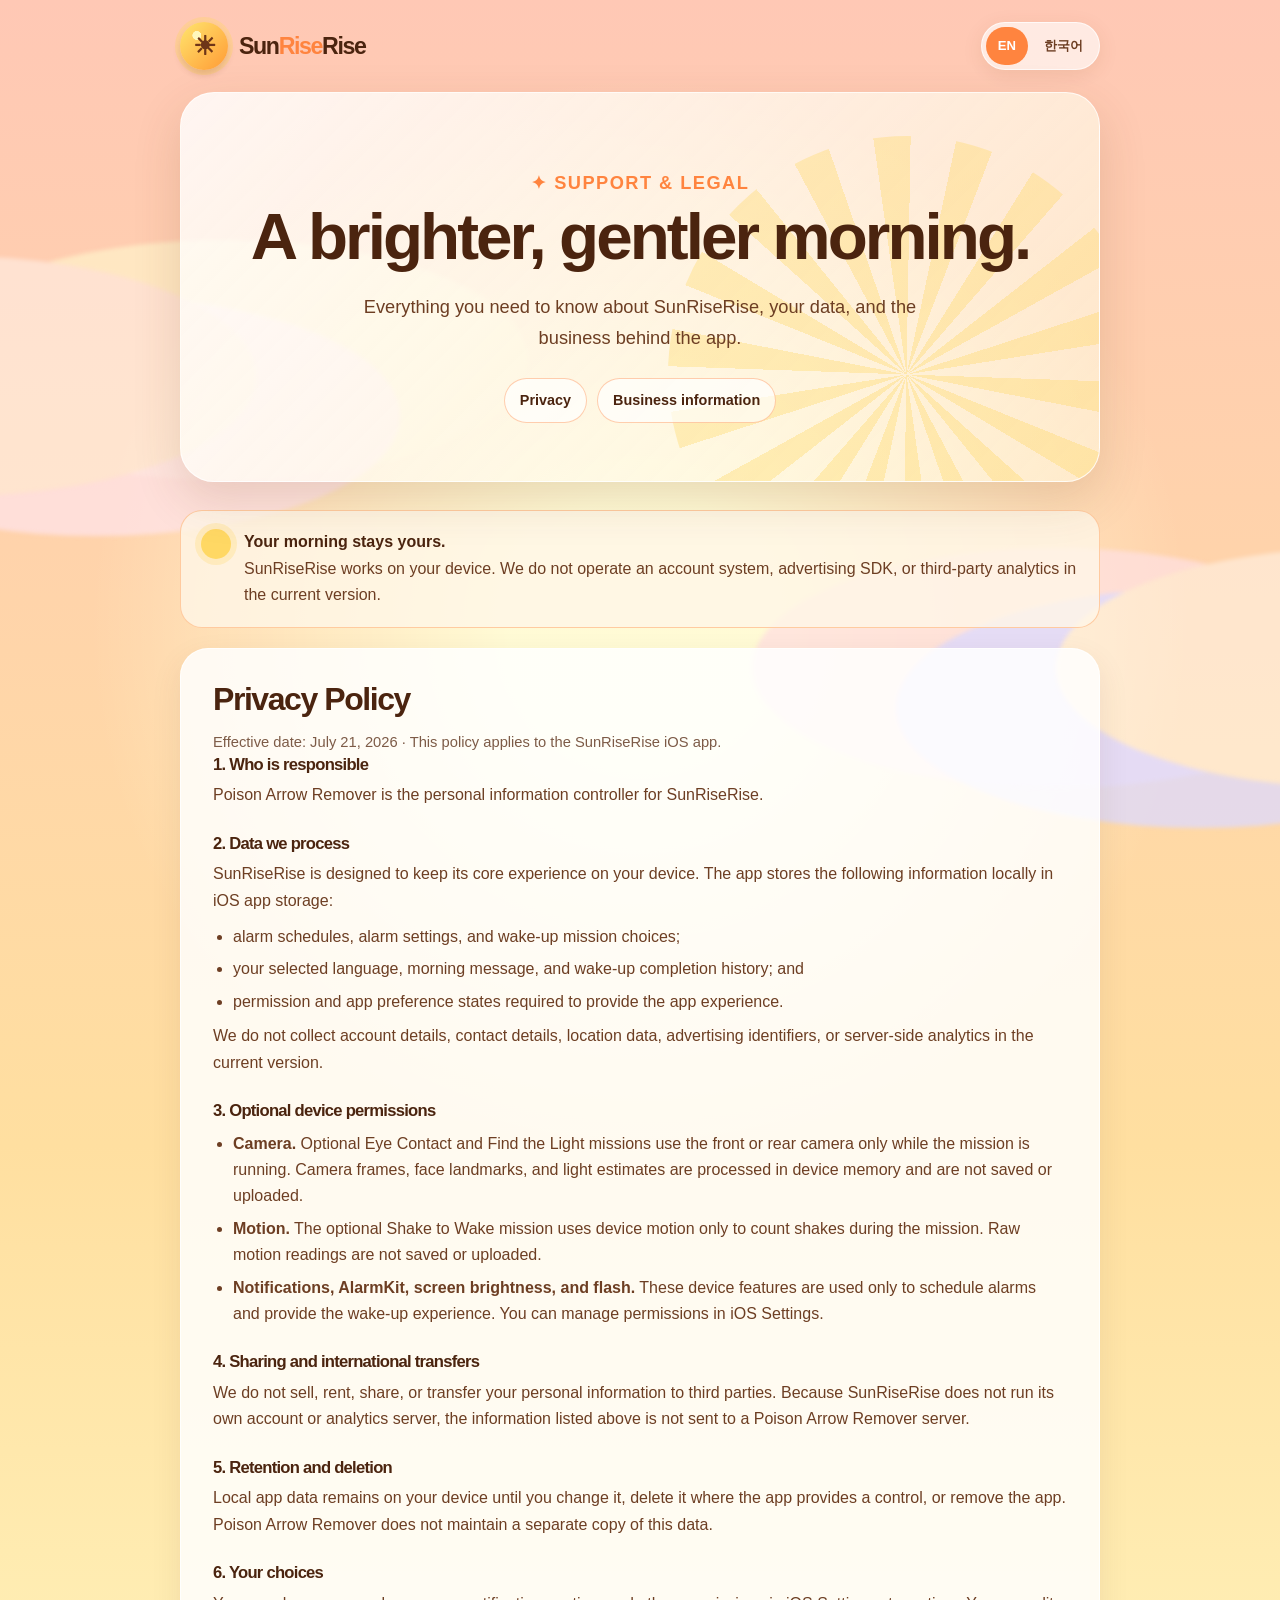
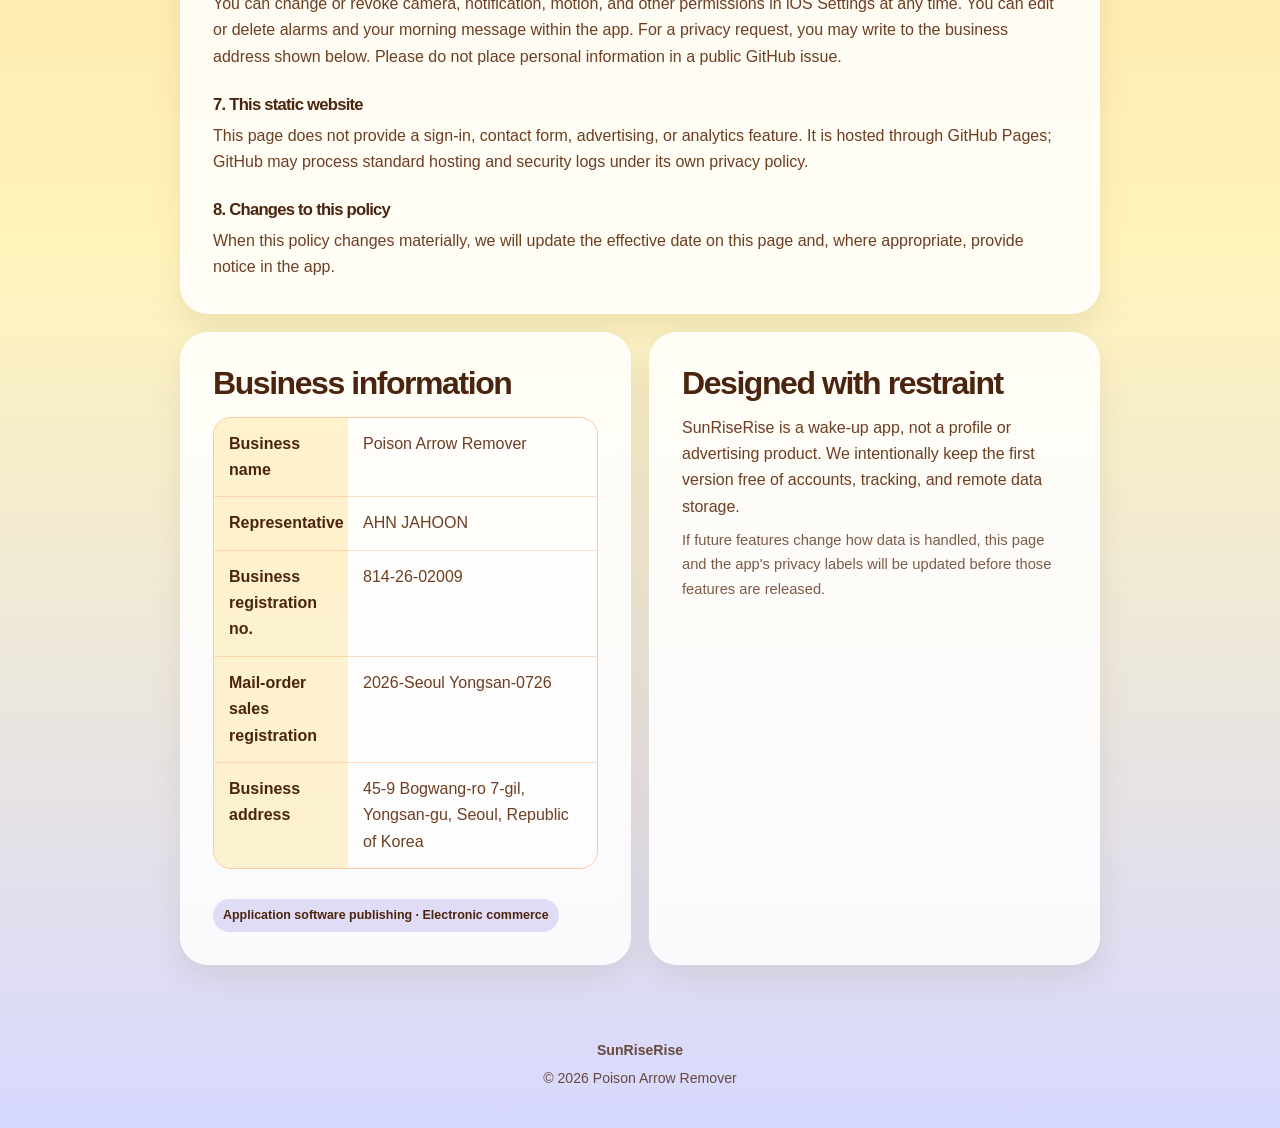
==== index.html @ 089a2794 "Publish SunRiseRise support and legal page" ====
<!doctype html>
<html lang="en" data-language="en">
  <head>
    <meta charset="utf-8" />
    <meta name="viewport" content="width=device-width, initial-scale=1" />
    <meta
      name="description"
      content="SunRiseRise privacy policy and business information."
    />
    <meta name="theme-color" content="#ff843f" />
    <title>SunRiseRise · Support &amp; Legal</title>
    <style>
      :root {
        --ink: #4b240f;
        --body: #6d3e23;
        --orange: #ff843f;
        --yellow: #ffd864;
        --cream: #fff7e8;
        --peach: #ffc394;
        --lavender: #bdb4ea;
        --line: rgba(255, 132, 63, 0.4);
        --surface: rgba(255, 255, 255, 0.84);
        color: var(--body);
        font-family: ui-rounded, "SF Pro Rounded", "Nunito", "Segoe UI", sans-serif;
        line-height: 1.65;
      }

      * { box-sizing: border-box; }
      html { scroll-behavior: smooth; }
      body {
        margin: 0;
        min-width: 320px;
        background:
          radial-gradient(circle at 50% 23%, rgba(255, 255, 218, 0.9) 0 6%, transparent 25%),
          linear-gradient(180deg, #ffc8b5 0%, #ffdfa0 42%, #fff4bc 68%, #d7d8ff 100%);
      }

      body::before,
      body::after {
        position: fixed;
        z-index: -1;
        width: 38rem;
        height: 15rem;
        border-radius: 50%;
        background: rgba(255, 255, 255, 0.42);
        content: "";
        filter: blur(2px);
      }
      body::before { top: 16rem; left: -22rem; box-shadow: 9rem 2.5rem 0 rgba(255, 227, 235, 0.72), 17rem -1rem 0 rgba(255, 242, 203, 0.7); }
      body::after { right: -24rem; bottom: 7rem; box-shadow: -10rem 2.5rem 0 rgba(221, 218, 255, 0.75), -19rem 0 0 rgba(255, 224, 224, 0.76); }

      .shell { width: min(100% - 32px, 920px); margin: 0 auto; }
      .topbar {
        display: flex;
        align-items: center;
        justify-content: space-between;
        gap: 20px;
        padding: 22px 0;
      }
      .brand { display: inline-flex; align-items: center; gap: 11px; color: var(--ink); font-size: clamp(1.15rem, 3vw, 1.45rem); font-weight: 900; text-decoration: none; letter-spacing: -0.06em; }
      .brand-sun { display: grid; width: 48px; height: 48px; place-items: center; border-radius: 50%; background: radial-gradient(circle at 35% 28%, #fff8bd 0 9%, transparent 10%), linear-gradient(135deg, #ffe56e, #ff9b35); box-shadow: 0 5px 7px rgba(120, 60, 18, 0.18), 0 0 0 5px rgba(255, 216, 100, 0.35); color: #6e3518; font-size: 1.65rem; line-height: 1; }
      .brand .rise { color: var(--orange); }
      .language-switch { display: inline-flex; gap: 4px; padding: 4px; border: 1px solid rgba(255, 255, 255, 0.7); border-radius: 999px; background: rgba(255, 255, 255, 0.62); box-shadow: 0 5px 20px rgba(130, 72, 22, 0.1); }
      .language-switch button { border: 0; border-radius: 999px; padding: 8px 12px; background: transparent; color: var(--body); font: inherit; font-size: 0.82rem; font-weight: 800; cursor: pointer; }
      .language-switch button[aria-pressed="true"] { background: var(--orange); color: white; }

      .hero { position: relative; overflow: hidden; padding: clamp(30px, 6vw, 58px); border: 1px solid rgba(255,255,255,0.76); border-radius: 34px; background: linear-gradient(135deg, rgba(255, 255, 255, 0.82), rgba(255, 245, 217, 0.62)); box-shadow: 0 18px 48px rgba(111, 61, 27, 0.16); text-align: center; }
      .hero::after { position: absolute; right: -5%; bottom: -34%; width: 52%; aspect-ratio: 1; border-radius: 50%; background: repeating-conic-gradient(from -8deg, rgba(255, 216, 100, 0.45) 0 9deg, transparent 9deg 20deg); content: ""; opacity: 0.8; }
      .hero > * { position: relative; z-index: 1; }
      .eyebrow { display: inline-flex; align-items: center; gap: 7px; margin: 0 0 13px; color: var(--orange); font-size: 0.85rem; font-weight: 900; letter-spacing: 0.08em; text-transform: uppercase; }
      h1, h2, h3 { margin: 0; color: var(--ink); letter-spacing: -0.045em; line-height: 1.18; }
      h1 { font-size: clamp(2.1rem, 7vw, 4.1rem); }
      .hero p:last-of-type { max-width: 590px; margin: 17px auto 0; font-size: clamp(1rem, 2vw, 1.14rem); }
      .nav { display: flex; flex-wrap: wrap; justify-content: center; gap: 10px; margin-top: 25px; }
      .nav a { padding: 10px 15px; border: 1px solid var(--line); border-radius: 999px; color: var(--ink); background: rgba(255, 255, 255, 0.68); font-size: 0.9rem; font-weight: 850; text-decoration: none; }
      .nav a:hover, .nav a:focus-visible { background: var(--yellow); outline: none; }

      main { padding: 28px 0 46px; }
      .notice { display: flex; gap: 13px; align-items: flex-start; margin: 0 0 20px; padding: 18px 20px; border-radius: 22px; background: rgba(255, 247, 232, 0.8); border: 1px solid rgba(255, 195, 148, 0.85); }
      .notice strong { color: var(--ink); }
      .sun-dot { flex: none; width: 30px; height: 30px; border-radius: 50%; background: var(--yellow); box-shadow: 0 0 0 6px rgba(255, 216, 100, 0.28); }
      .grid { display: grid; grid-template-columns: repeat(2, minmax(0, 1fr)); gap: 18px; }
      .card { padding: clamp(22px, 4vw, 32px); border: 1px solid rgba(255, 255, 255, 0.82); border-radius: 28px; background: var(--surface); box-shadow: 0 12px 30px rgba(111, 61, 27, 0.1); }
      .card.wide { grid-column: 1 / -1; }
      .card h2 { margin-bottom: 12px; font-size: clamp(1.45rem, 3vw, 2rem); }
      .card h3 { margin-top: 25px; font-size: 1.04rem; }
      .card h3:first-of-type { margin-top: 0; }
      p { margin: 8px 0 0; }
      ul { margin: 10px 0 0; padding-left: 1.25rem; }
      li + li { margin-top: 6px; }
      .data-table { display: grid; grid-template-columns: minmax(125px, 0.7fr) minmax(0, 1.3fr); gap: 0; overflow: hidden; margin-top: 14px; border: 1px solid rgba(255, 195, 148, 0.9); border-radius: 18px; }
      .data-table dt, .data-table dd { margin: 0; padding: 13px 15px; border-bottom: 1px solid rgba(255, 195, 148, 0.58); }
      .data-table dt { background: rgba(255, 216, 100, 0.29); color: var(--ink); font-weight: 850; }
      .data-table dd { background: rgba(255, 255, 255, 0.48); }
      .data-table dt:nth-last-of-type(1), .data-table dd:last-of-type { border-bottom: 0; }
      .tag { display: inline-block; margin: 14px 0 0; padding: 6px 10px; border-radius: 999px; background: rgba(189, 180, 234, 0.43); color: var(--ink); font-size: 0.78rem; font-weight: 850; }
      .muted { color: #7d5b47; font-size: 0.92rem; }
      footer { padding: 28px 0 38px; color: rgba(75, 36, 15, 0.8); text-align: center; font-size: 0.88rem; }
      footer p { margin-top: 5px; }
      a { color: #bd551d; }
      .language { display: none; }
      html[data-language="en"] .language.en, html[data-language="ko"] .language.ko { display: block; }
      html[data-language="en"] .language.en.inline, html[data-language="ko"] .language.ko.inline { display: inline; }

      @media (max-width: 650px) {
        .shell { width: min(100% - 24px, 920px); }
        .topbar { padding: 15px 0; }
        .brand-sun { width: 41px; height: 41px; font-size: 1.4rem; }
        .hero { border-radius: 27px; }
        .grid { grid-template-columns: 1fr; }
        .card.wide { grid-column: auto; }
        .data-table { grid-template-columns: 1fr; }
        .data-table dt { padding-bottom: 4px; border-bottom: 0; }
        .data-table dd { padding-top: 4px; }
      }
      @media (prefers-reduced-motion: reduce) { html { scroll-behavior: auto; } }
    </style>
  </head>
  <body>
    <div class="shell">
      <header class="topbar">
        <a class="brand" href="#top" aria-label="SunRiseRise home">
          <span class="brand-sun" aria-hidden="true">☀︎</span>
          <span>Sun<span class="rise">Rise</span>Rise</span>
        </a>
        <div class="language-switch" aria-label="Choose language">
          <button type="button" data-language-button="en" aria-pressed="true">EN</button>
          <button type="button" data-language-button="ko" aria-pressed="false">한국어</button>
        </div>
      </header>

      <section class="hero" id="top">
        <p class="eyebrow"><span aria-hidden="true">✦</span> Support &amp; Legal</p>
        <div class="language en">
          <h1>A brighter, gentler morning.</h1>
          <p>Everything you need to know about SunRiseRise, your data, and the business behind the app.</p>
        </div>
        <div class="language ko">
          <h1>더 밝고, 더 다정한 아침.</h1>
          <p>SunRiseRise의 개인정보 처리와 사업자 정보를 투명하게 안내합니다.</p>
        </div>
        <nav class="nav" aria-label="Page sections">
          <a href="#privacy"><span class="language en inline">Privacy</span><span class="language ko inline">개인정보 처리방침</span></a>
          <a href="#business"><span class="language en inline">Business information</span><span class="language ko inline">사업자 정보</span></a>
        </nav>
      </section>

      <main>
        <aside class="notice">
          <span class="sun-dot" aria-hidden="true"></span>
          <div class="language en"><strong>Your morning stays yours.</strong><br />SunRiseRise works on your device. We do not operate an account system, advertising SDK, or third-party analytics in the current version.</div>
          <div class="language ko"><strong>아침의 정보는 사용자의 기기에 머뭅니다.</strong><br />현재 SunRiseRise는 계정 시스템, 광고 SDK, 제3자 분석 도구를 사용하지 않습니다.</div>
        </aside>

        <div class="grid">
          <section class="card wide" id="privacy">
            <div class="language en">
              <h2>Privacy Policy</h2>
              <p class="muted">Effective date: July 21, 2026 · This policy applies to the SunRiseRise iOS app.</p>
              <h3>1. Who is responsible</h3>
              <p>Poison Arrow Remover is the personal information controller for SunRiseRise.</p>
              <h3>2. Data we process</h3>
              <p>SunRiseRise is designed to keep its core experience on your device. The app stores the following information locally in iOS app storage:</p>
              <ul>
                <li>alarm schedules, alarm settings, and wake-up mission choices;</li>
                <li>your selected language, morning message, and wake-up completion history; and</li>
                <li>permission and app preference states required to provide the app experience.</li>
              </ul>
              <p>We do not collect account details, contact details, location data, advertising identifiers, or server-side analytics in the current version.</p>
              <h3>3. Optional device permissions</h3>
              <ul>
                <li><strong>Camera.</strong> Optional Eye Contact and Find the Light missions use the front or rear camera only while the mission is running. Camera frames, face landmarks, and light estimates are processed in device memory and are not saved or uploaded.</li>
                <li><strong>Motion.</strong> The optional Shake to Wake mission uses device motion only to count shakes during the mission. Raw motion readings are not saved or uploaded.</li>
                <li><strong>Notifications, AlarmKit, screen brightness, and flash.</strong> These device features are used only to schedule alarms and provide the wake-up experience. You can manage permissions in iOS Settings.</li>
              </ul>
              <h3>4. Sharing and international transfers</h3>
              <p>We do not sell, rent, share, or transfer your personal information to third parties. Because SunRiseRise does not run its own account or analytics server, the information listed above is not sent to a Poison Arrow Remover server.</p>
              <h3>5. Retention and deletion</h3>
              <p>Local app data remains on your device until you change it, delete it where the app provides a control, or remove the app. Poison Arrow Remover does not maintain a separate copy of this data.</p>
              <h3>6. Your choices</h3>
              <p>You can change or revoke camera, notification, motion, and other permissions in iOS Settings at any time. You can edit or delete alarms and your morning message within the app. For a privacy request, you may write to the business address shown below. Please do not place personal information in a public GitHub issue.</p>
              <h3>7. This static website</h3>
              <p>This page does not provide a sign-in, contact form, advertising, or analytics feature. It is hosted through GitHub Pages; GitHub may process standard hosting and security logs under its own privacy policy.</p>
              <h3>8. Changes to this policy</h3>
              <p>When this policy changes materially, we will update the effective date on this page and, where appropriate, provide notice in the app.</p>
            </div>
            <div class="language ko">
              <h2>개인정보 처리방침</h2>
              <p class="muted">시행일: 2026년 7월 21일 · 본 방침은 SunRiseRise iOS 앱에 적용됩니다.</p>
              <h3>1. 개인정보처리자</h3>
              <p>포이즌 애로우 리무버(Poison Arrow Remover)는 SunRiseRise의 개인정보처리자입니다.</p>
              <h3>2. 처리하는 정보</h3>
              <p>SunRiseRise의 핵심 경험은 기기 안에서 작동하도록 설계되었습니다. 앱은 다음 정보를 iOS 앱 저장공간에 로컬로 보관합니다.</p>
              <ul>
                <li>알람 일정, 알람 설정, 기상 확인 미션 선택 정보</li>
                <li>선택한 언어, 나만의 아침 문구, 기상 완료 기록</li>
                <li>앱 경험 제공에 필요한 권한 및 앱 환경설정 상태</li>
              </ul>
              <p>현재 버전은 계정 정보, 연락처 정보, 위치 정보, 광고 식별자, 서버 기반 분석 정보를 수집하지 않습니다.</p>
              <h3>3. 선택적 기기 권한</h3>
              <ul>
                <li><strong>카메라.</strong> 눈 맞추기와 빛 찾기 미션을 선택했을 때에만 해당 미션 진행 중 전·후면 카메라를 사용합니다. 카메라 프레임, 얼굴 랜드마크, 조도 추정값은 기기 메모리에서만 처리되며 저장하거나 업로드하지 않습니다.</li>
                <li><strong>모션.</strong> 흔들어 깨기 미션은 미션 중 흔든 횟수를 세기 위해 기기 모션을 사용합니다. 원시 모션 값은 저장하거나 업로드하지 않습니다.</li>
                <li><strong>알림, AlarmKit, 화면 밝기 및 플래시.</strong> 알람 예약과 기상 경험 제공을 위해서만 사용합니다. 권한은 언제든 iOS 설정에서 관리할 수 있습니다.</li>
              </ul>
              <h3>4. 제3자 제공 및 국외 이전</h3>
              <p>개인정보를 제3자에게 판매, 임대, 제공하거나 이전하지 않습니다. SunRiseRise는 자체 계정·분석 서버를 운영하지 않으므로 위 정보는 포이즌 애로우 리무버의 서버로 전송되지 않습니다.</p>
              <h3>5. 보유 및 삭제</h3>
              <p>로컬 앱 데이터는 사용자가 내용을 변경하거나 앱에서 제공하는 삭제 기능을 사용하거나 앱을 제거할 때까지 기기에 남습니다. 포이즌 애로우 리무버는 별도의 사본을 보관하지 않습니다.</p>
              <h3>6. 이용자의 선택권</h3>
              <p>카메라, 알림, 모션 등 권한은 언제든 iOS 설정에서 변경하거나 철회할 수 있습니다. 알람과 아침 문구는 앱 안에서 수정하거나 삭제할 수 있습니다. 개인정보 관련 요청은 아래 사업장 소재지로 서면 전달할 수 있습니다. 공개 GitHub 이슈에는 개인정보를 남기지 마세요.</p>
              <h3>7. 이 정적 웹페이지</h3>
              <p>이 페이지는 로그인, 문의 양식, 광고, 분석 기능을 제공하지 않습니다. GitHub Pages로 호스팅되며, GitHub는 자체 개인정보 처리방침에 따라 일반적인 호스팅·보안 로그를 처리할 수 있습니다.</p>
              <h3>8. 방침의 변경</h3>
              <p>방침을 중요하게 변경하는 경우 이 페이지의 시행일을 갱신하고, 필요하면 앱 안에서도 안내하겠습니다.</p>
            </div>
          </section>

          <section class="card" id="business">
            <div class="language en">
              <h2>Business information</h2>
              <dl class="data-table">
                <dt>Business name</dt><dd>Poison Arrow Remover</dd>
                <dt>Representative</dt><dd>AHN JAHOON</dd>
                <dt>Business registration no.</dt><dd>814-26-02009</dd>
                <dt>Mail-order sales registration</dt><dd>2026-Seoul Yongsan-0726</dd>
                <dt>Business address</dt><dd>45-9 Bogwang-ro 7-gil, Yongsan-gu, Seoul, Republic of Korea</dd>
              </dl>
              <span class="tag">Application software publishing · Electronic commerce</span>
            </div>
            <div class="language ko">
              <h2>사업자 정보</h2>
              <dl class="data-table">
                <dt>상호</dt><dd>포이즌 애로우 리무버 (Poison Arrow Remover)</dd>
                <dt>대표자</dt><dd>안자훈</dd>
                <dt>사업자등록번호</dt><dd>814-26-02009</dd>
                <dt>통신판매업 신고번호</dt><dd>2026-서울용산-0726</dd>
                <dt>사업장 소재지</dt><dd>서울특별시 용산구 보광로7길 45-9</dd>
              </dl>
              <span class="tag">응용 소프트웨어 개발 및 공급업 · 전자상거래 소매업</span>
            </div>
          </section>

          <section class="card">
            <div class="language en">
              <h2>Designed with restraint</h2>
              <p>SunRiseRise is a wake-up app, not a profile or advertising product. We intentionally keep the first version free of accounts, tracking, and remote data storage.</p>
              <p class="muted">If future features change how data is handled, this page and the app's privacy labels will be updated before those features are released.</p>
            </div>
            <div class="language ko">
              <h2>필요한 만큼만</h2>
              <p>SunRiseRise는 기상 앱이며 프로필·광고 제품이 아닙니다. 첫 버전에서는 계정, 추적, 원격 데이터 저장을 의도적으로 사용하지 않습니다.</p>
              <p class="muted">향후 데이터 처리 방식이 달라지는 기능을 도입하면, 출시 전에 이 페이지와 앱의 개인정보 표시를 함께 갱신하겠습니다.</p>
            </div>
          </section>
        </div>
      </main>

      <footer>
        <strong>Sun<span class="rise">Rise</span>Rise</strong>
        <p>© 2026 Poison Arrow Remover</p>
      </footer>
    </div>
    <script>
      const root = document.documentElement;
      const buttons = document.querySelectorAll('[data-language-button]');
      const setLanguage = (language) => {
        root.dataset.language = language;
        root.lang = language;
        buttons.forEach((button) => button.setAttribute('aria-pressed', String(button.dataset.languageButton === language)));
        try { localStorage.setItem('sunriserise-legal-language', language); } catch (_) {}
      };
      buttons.forEach((button) => button.addEventListener('click', () => setLanguage(button.dataset.languageButton)));
      try {
        const stored = localStorage.getItem('sunriserise-legal-language');
        const preferred = navigator.language && navigator.language.toLowerCase().startsWith('ko') ? 'ko' : 'en';
        setLanguage(stored === 'ko' || stored === 'en' ? stored : preferred);
      } catch (_) {}
    </script>
  </body>
</html>
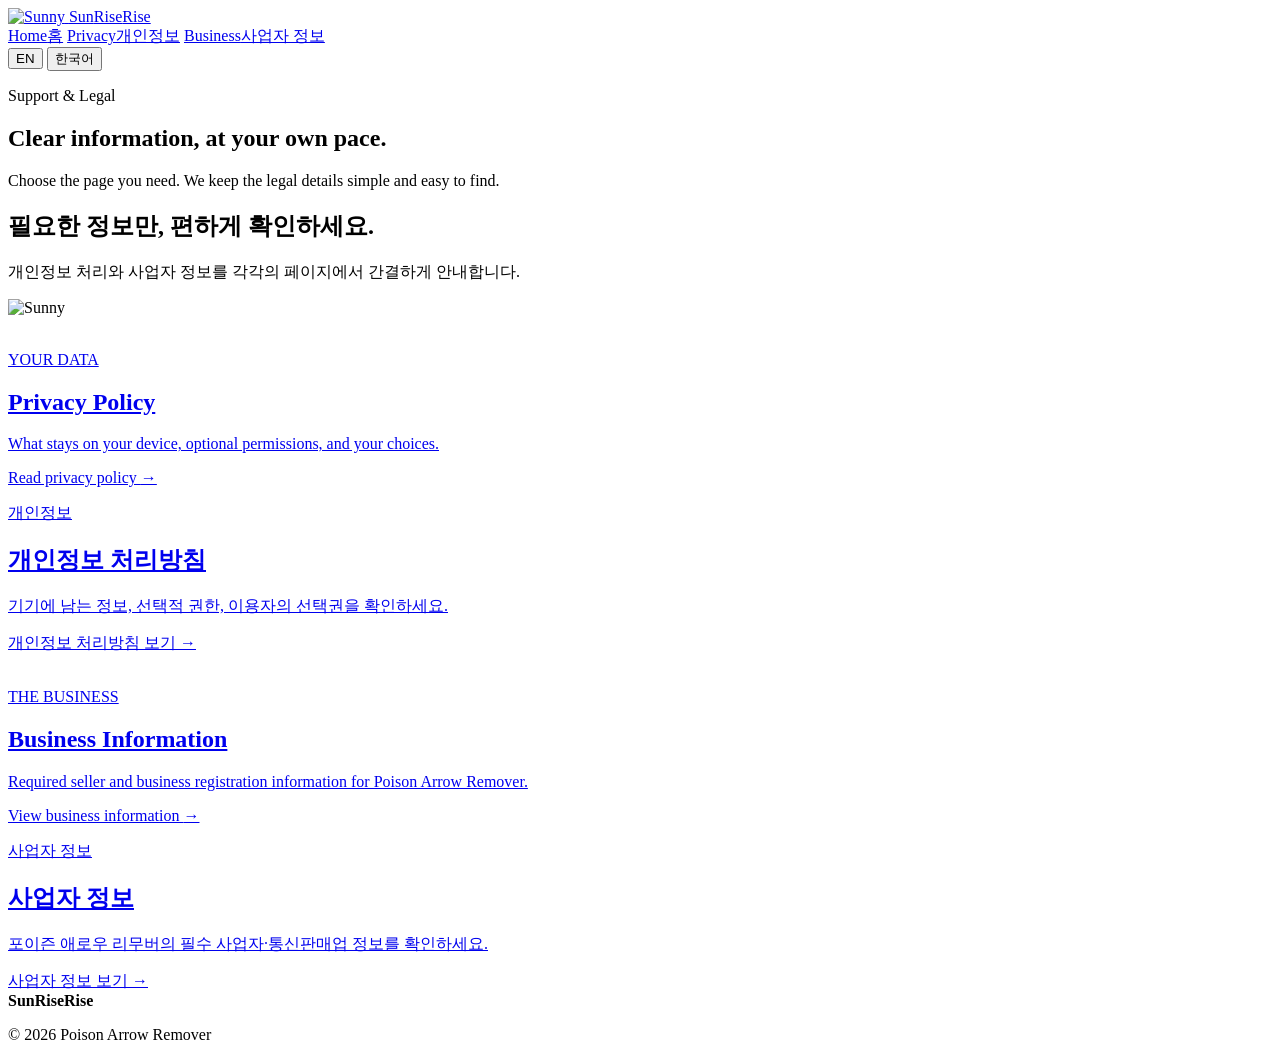
==== commit c63f2fe4: "Split legal information pages" ====
--- a/index.html
+++ b/index.html
@@ -3,279 +3,57 @@
   <head>
     <meta charset="utf-8" />
     <meta name="viewport" content="width=device-width, initial-scale=1" />
-    <meta
-      name="description"
-      content="SunRiseRise privacy policy and business information."
-    />
+    <meta name="description" content="SunRiseRise Support and Legal." />
     <meta name="theme-color" content="#ff843f" />
     <title>SunRiseRise · Support &amp; Legal</title>
-    <style>
-      :root {
-        --ink: #4b240f;
-        --body: #6d3e23;
-        --orange: #ff843f;
-        --yellow: #ffd864;
-        --cream: #fff7e8;
-        --peach: #ffc394;
-        --lavender: #bdb4ea;
-        --line: rgba(255, 132, 63, 0.4);
-        --surface: rgba(255, 255, 255, 0.84);
-        color: var(--body);
-        font-family: ui-rounded, "SF Pro Rounded", "Nunito", "Segoe UI", sans-serif;
-        line-height: 1.65;
-      }
-
-      * { box-sizing: border-box; }
-      html { scroll-behavior: smooth; }
-      body {
-        margin: 0;
-        min-width: 320px;
-        background:
-          radial-gradient(circle at 50% 23%, rgba(255, 255, 218, 0.9) 0 6%, transparent 25%),
-          linear-gradient(180deg, #ffc8b5 0%, #ffdfa0 42%, #fff4bc 68%, #d7d8ff 100%);
-      }
-
-      body::before,
-      body::after {
-        position: fixed;
-        z-index: -1;
-        width: 38rem;
-        height: 15rem;
-        border-radius: 50%;
-        background: rgba(255, 255, 255, 0.42);
-        content: "";
-        filter: blur(2px);
-      }
-      body::before { top: 16rem; left: -22rem; box-shadow: 9rem 2.5rem 0 rgba(255, 227, 235, 0.72), 17rem -1rem 0 rgba(255, 242, 203, 0.7); }
-      body::after { right: -24rem; bottom: 7rem; box-shadow: -10rem 2.5rem 0 rgba(221, 218, 255, 0.75), -19rem 0 0 rgba(255, 224, 224, 0.76); }
-
-      .shell { width: min(100% - 32px, 920px); margin: 0 auto; }
-      .topbar {
-        display: flex;
-        align-items: center;
-        justify-content: space-between;
-        gap: 20px;
-        padding: 22px 0;
-      }
-      .brand { display: inline-flex; align-items: center; gap: 11px; color: var(--ink); font-size: clamp(1.15rem, 3vw, 1.45rem); font-weight: 900; text-decoration: none; letter-spacing: -0.06em; }
-      .brand-sun { display: grid; width: 48px; height: 48px; place-items: center; border-radius: 50%; background: radial-gradient(circle at 35% 28%, #fff8bd 0 9%, transparent 10%), linear-gradient(135deg, #ffe56e, #ff9b35); box-shadow: 0 5px 7px rgba(120, 60, 18, 0.18), 0 0 0 5px rgba(255, 216, 100, 0.35); color: #6e3518; font-size: 1.65rem; line-height: 1; }
-      .brand .rise { color: var(--orange); }
-      .language-switch { display: inline-flex; gap: 4px; padding: 4px; border: 1px solid rgba(255, 255, 255, 0.7); border-radius: 999px; background: rgba(255, 255, 255, 0.62); box-shadow: 0 5px 20px rgba(130, 72, 22, 0.1); }
-      .language-switch button { border: 0; border-radius: 999px; padding: 8px 12px; background: transparent; color: var(--body); font: inherit; font-size: 0.82rem; font-weight: 800; cursor: pointer; }
-      .language-switch button[aria-pressed="true"] { background: var(--orange); color: white; }
-
-      .hero { position: relative; overflow: hidden; padding: clamp(30px, 6vw, 58px); border: 1px solid rgba(255,255,255,0.76); border-radius: 34px; background: linear-gradient(135deg, rgba(255, 255, 255, 0.82), rgba(255, 245, 217, 0.62)); box-shadow: 0 18px 48px rgba(111, 61, 27, 0.16); text-align: center; }
-      .hero::after { position: absolute; right: -5%; bottom: -34%; width: 52%; aspect-ratio: 1; border-radius: 50%; background: repeating-conic-gradient(from -8deg, rgba(255, 216, 100, 0.45) 0 9deg, transparent 9deg 20deg); content: ""; opacity: 0.8; }
-      .hero > * { position: relative; z-index: 1; }
-      .eyebrow { display: inline-flex; align-items: center; gap: 7px; margin: 0 0 13px; color: var(--orange); font-size: 0.85rem; font-weight: 900; letter-spacing: 0.08em; text-transform: uppercase; }
-      h1, h2, h3 { margin: 0; color: var(--ink); letter-spacing: -0.045em; line-height: 1.18; }
-      h1 { font-size: clamp(2.1rem, 7vw, 4.1rem); }
-      .hero p:last-of-type { max-width: 590px; margin: 17px auto 0; font-size: clamp(1rem, 2vw, 1.14rem); }
-      .nav { display: flex; flex-wrap: wrap; justify-content: center; gap: 10px; margin-top: 25px; }
-      .nav a { padding: 10px 15px; border: 1px solid var(--line); border-radius: 999px; color: var(--ink); background: rgba(255, 255, 255, 0.68); font-size: 0.9rem; font-weight: 850; text-decoration: none; }
-      .nav a:hover, .nav a:focus-visible { background: var(--yellow); outline: none; }
-
-      main { padding: 28px 0 46px; }
-      .notice { display: flex; gap: 13px; align-items: flex-start; margin: 0 0 20px; padding: 18px 20px; border-radius: 22px; background: rgba(255, 247, 232, 0.8); border: 1px solid rgba(255, 195, 148, 0.85); }
-      .notice strong { color: var(--ink); }
-      .sun-dot { flex: none; width: 30px; height: 30px; border-radius: 50%; background: var(--yellow); box-shadow: 0 0 0 6px rgba(255, 216, 100, 0.28); }
-      .grid { display: grid; grid-template-columns: repeat(2, minmax(0, 1fr)); gap: 18px; }
-      .card { padding: clamp(22px, 4vw, 32px); border: 1px solid rgba(255, 255, 255, 0.82); border-radius: 28px; background: var(--surface); box-shadow: 0 12px 30px rgba(111, 61, 27, 0.1); }
-      .card.wide { grid-column: 1 / -1; }
-      .card h2 { margin-bottom: 12px; font-size: clamp(1.45rem, 3vw, 2rem); }
-      .card h3 { margin-top: 25px; font-size: 1.04rem; }
-      .card h3:first-of-type { margin-top: 0; }
-      p { margin: 8px 0 0; }
-      ul { margin: 10px 0 0; padding-left: 1.25rem; }
-      li + li { margin-top: 6px; }
-      .data-table { display: grid; grid-template-columns: minmax(125px, 0.7fr) minmax(0, 1.3fr); gap: 0; overflow: hidden; margin-top: 14px; border: 1px solid rgba(255, 195, 148, 0.9); border-radius: 18px; }
-      .data-table dt, .data-table dd { margin: 0; padding: 13px 15px; border-bottom: 1px solid rgba(255, 195, 148, 0.58); }
-      .data-table dt { background: rgba(255, 216, 100, 0.29); color: var(--ink); font-weight: 850; }
-      .data-table dd { background: rgba(255, 255, 255, 0.48); }
-      .data-table dt:nth-last-of-type(1), .data-table dd:last-of-type { border-bottom: 0; }
-      .tag { display: inline-block; margin: 14px 0 0; padding: 6px 10px; border-radius: 999px; background: rgba(189, 180, 234, 0.43); color: var(--ink); font-size: 0.78rem; font-weight: 850; }
-      .muted { color: #7d5b47; font-size: 0.92rem; }
-      footer { padding: 28px 0 38px; color: rgba(75, 36, 15, 0.8); text-align: center; font-size: 0.88rem; }
-      footer p { margin-top: 5px; }
-      a { color: #bd551d; }
-      .language { display: none; }
-      html[data-language="en"] .language.en, html[data-language="ko"] .language.ko { display: block; }
-      html[data-language="en"] .language.en.inline, html[data-language="ko"] .language.ko.inline { display: inline; }
-
-      @media (max-width: 650px) {
-        .shell { width: min(100% - 24px, 920px); }
-        .topbar { padding: 15px 0; }
-        .brand-sun { width: 41px; height: 41px; font-size: 1.4rem; }
-        .hero { border-radius: 27px; }
-        .grid { grid-template-columns: 1fr; }
-        .card.wide { grid-column: auto; }
-        .data-table { grid-template-columns: 1fr; }
-        .data-table dt { padding-bottom: 4px; border-bottom: 0; }
-        .data-table dd { padding-top: 4px; }
-      }
-      @media (prefers-reduced-motion: reduce) { html { scroll-behavior: auto; } }
-    </style>
+    <link rel="stylesheet" href="legal.css" />
   </head>
   <body>
     <div class="shell">
       <header class="topbar">
-        <a class="brand" href="#top" aria-label="SunRiseRise home">
-          <span class="brand-sun" aria-hidden="true">☀︎</span>
+        <a class="brand" href="index.html" aria-label="SunRiseRise home">
+          <img src="assets/sunny.png" alt="Sunny" />
           <span>Sun<span class="rise">Rise</span>Rise</span>
         </a>
-        <div class="language-switch" aria-label="Choose language">
-          <button type="button" data-language-button="en" aria-pressed="true">EN</button>
-          <button type="button" data-language-button="ko" aria-pressed="false">한국어</button>
+        <div class="header-actions">
+          <nav class="site-nav" aria-label="Support and legal navigation">
+            <a class="active" href="index.html"><span class="language en inline">Home</span><span class="language ko inline">홈</span></a>
+            <a href="privacy.html"><span class="language en inline">Privacy</span><span class="language ko inline">개인정보</span></a>
+            <a href="business.html"><span class="language en inline">Business</span><span class="language ko inline">사업자 정보</span></a>
+          </nav>
+          <div class="language-switch" aria-label="Choose language">
+            <button type="button" data-language-button="en" aria-pressed="true">EN</button>
+            <button type="button" data-language-button="ko" aria-pressed="false">한국어</button>
+          </div>
         </div>
       </header>
 
-      <section class="hero" id="top">
-        <p class="eyebrow"><span aria-hidden="true">✦</span> Support &amp; Legal</p>
-        <div class="language en">
-          <h1>A brighter, gentler morning.</h1>
-          <p>Everything you need to know about SunRiseRise, your data, and the business behind the app.</p>
-        </div>
-        <div class="language ko">
-          <h1>더 밝고, 더 다정한 아침.</h1>
-          <p>SunRiseRise의 개인정보 처리와 사업자 정보를 투명하게 안내합니다.</p>
-        </div>
-        <nav class="nav" aria-label="Page sections">
-          <a href="#privacy"><span class="language en inline">Privacy</span><span class="language ko inline">개인정보 처리방침</span></a>
-          <a href="#business"><span class="language en inline">Business information</span><span class="language ko inline">사업자 정보</span></a>
-        </nav>
-      </section>
+      <main>
+        <section class="welcome-card">
+          <div>
+            <p class="eyebrow">Support &amp; Legal</p>
+            <div class="language en"><h1>Clear information, at your own pace.</h1><p>Choose the page you need. We keep the legal details simple and easy to find.</p></div>
+            <div class="language ko"><h1>필요한 정보만, 편하게 확인하세요.</h1><p>개인정보 처리와 사업자 정보를 각각의 페이지에서 간결하게 안내합니다.</p></div>
+          </div>
+          <img class="welcome-sunny" src="assets/sunny.png" alt="Sunny" />
+        </section>
 
-      <main>
-        <aside class="notice">
-          <span class="sun-dot" aria-hidden="true"></span>
-          <div class="language en"><strong>Your morning stays yours.</strong><br />SunRiseRise works on your device. We do not operate an account system, advertising SDK, or third-party analytics in the current version.</div>
-          <div class="language ko"><strong>아침의 정보는 사용자의 기기에 머뭅니다.</strong><br />현재 SunRiseRise는 계정 시스템, 광고 SDK, 제3자 분석 도구를 사용하지 않습니다.</div>
-        </aside>
-
-        <div class="grid">
-          <section class="card wide" id="privacy">
-            <div class="language en">
-              <h2>Privacy Policy</h2>
-              <p class="muted">Effective date: July 21, 2026 · This policy applies to the SunRiseRise iOS app.</p>
-              <h3>1. Who is responsible</h3>
-              <p>Poison Arrow Remover is the personal information controller for SunRiseRise.</p>
-              <h3>2. Data we process</h3>
-              <p>SunRiseRise is designed to keep its core experience on your device. The app stores the following information locally in iOS app storage:</p>
-              <ul>
-                <li>alarm schedules, alarm settings, and wake-up mission choices;</li>
-                <li>your selected language, morning message, and wake-up completion history; and</li>
-                <li>permission and app preference states required to provide the app experience.</li>
-              </ul>
-              <p>We do not collect account details, contact details, location data, advertising identifiers, or server-side analytics in the current version.</p>
-              <h3>3. Optional device permissions</h3>
-              <ul>
-                <li><strong>Camera.</strong> Optional Eye Contact and Find the Light missions use the front or rear camera only while the mission is running. Camera frames, face landmarks, and light estimates are processed in device memory and are not saved or uploaded.</li>
-                <li><strong>Motion.</strong> The optional Shake to Wake mission uses device motion only to count shakes during the mission. Raw motion readings are not saved or uploaded.</li>
-                <li><strong>Notifications, AlarmKit, screen brightness, and flash.</strong> These device features are used only to schedule alarms and provide the wake-up experience. You can manage permissions in iOS Settings.</li>
-              </ul>
-              <h3>4. Sharing and international transfers</h3>
-              <p>We do not sell, rent, share, or transfer your personal information to third parties. Because SunRiseRise does not run its own account or analytics server, the information listed above is not sent to a Poison Arrow Remover server.</p>
-              <h3>5. Retention and deletion</h3>
-              <p>Local app data remains on your device until you change it, delete it where the app provides a control, or remove the app. Poison Arrow Remover does not maintain a separate copy of this data.</p>
-              <h3>6. Your choices</h3>
-              <p>You can change or revoke camera, notification, motion, and other permissions in iOS Settings at any time. You can edit or delete alarms and your morning message within the app. For a privacy request, you may write to the business address shown below. Please do not place personal information in a public GitHub issue.</p>
-              <h3>7. This static website</h3>
-              <p>This page does not provide a sign-in, contact form, advertising, or analytics feature. It is hosted through GitHub Pages; GitHub may process standard hosting and security logs under its own privacy policy.</p>
-              <h3>8. Changes to this policy</h3>
-              <p>When this policy changes materially, we will update the effective date on this page and, where appropriate, provide notice in the app.</p>
-            </div>
-            <div class="language ko">
-              <h2>개인정보 처리방침</h2>
-              <p class="muted">시행일: 2026년 7월 21일 · 본 방침은 SunRiseRise iOS 앱에 적용됩니다.</p>
-              <h3>1. 개인정보처리자</h3>
-              <p>포이즌 애로우 리무버(Poison Arrow Remover)는 SunRiseRise의 개인정보처리자입니다.</p>
-              <h3>2. 처리하는 정보</h3>
-              <p>SunRiseRise의 핵심 경험은 기기 안에서 작동하도록 설계되었습니다. 앱은 다음 정보를 iOS 앱 저장공간에 로컬로 보관합니다.</p>
-              <ul>
-                <li>알람 일정, 알람 설정, 기상 확인 미션 선택 정보</li>
-                <li>선택한 언어, 나만의 아침 문구, 기상 완료 기록</li>
-                <li>앱 경험 제공에 필요한 권한 및 앱 환경설정 상태</li>
-              </ul>
-              <p>현재 버전은 계정 정보, 연락처 정보, 위치 정보, 광고 식별자, 서버 기반 분석 정보를 수집하지 않습니다.</p>
-              <h3>3. 선택적 기기 권한</h3>
-              <ul>
-                <li><strong>카메라.</strong> 눈 맞추기와 빛 찾기 미션을 선택했을 때에만 해당 미션 진행 중 전·후면 카메라를 사용합니다. 카메라 프레임, 얼굴 랜드마크, 조도 추정값은 기기 메모리에서만 처리되며 저장하거나 업로드하지 않습니다.</li>
-                <li><strong>모션.</strong> 흔들어 깨기 미션은 미션 중 흔든 횟수를 세기 위해 기기 모션을 사용합니다. 원시 모션 값은 저장하거나 업로드하지 않습니다.</li>
-                <li><strong>알림, AlarmKit, 화면 밝기 및 플래시.</strong> 알람 예약과 기상 경험 제공을 위해서만 사용합니다. 권한은 언제든 iOS 설정에서 관리할 수 있습니다.</li>
-              </ul>
-              <h3>4. 제3자 제공 및 국외 이전</h3>
-              <p>개인정보를 제3자에게 판매, 임대, 제공하거나 이전하지 않습니다. SunRiseRise는 자체 계정·분석 서버를 운영하지 않으므로 위 정보는 포이즌 애로우 리무버의 서버로 전송되지 않습니다.</p>
-              <h3>5. 보유 및 삭제</h3>
-              <p>로컬 앱 데이터는 사용자가 내용을 변경하거나 앱에서 제공하는 삭제 기능을 사용하거나 앱을 제거할 때까지 기기에 남습니다. 포이즌 애로우 리무버는 별도의 사본을 보관하지 않습니다.</p>
-              <h3>6. 이용자의 선택권</h3>
-              <p>카메라, 알림, 모션 등 권한은 언제든 iOS 설정에서 변경하거나 철회할 수 있습니다. 알람과 아침 문구는 앱 안에서 수정하거나 삭제할 수 있습니다. 개인정보 관련 요청은 아래 사업장 소재지로 서면 전달할 수 있습니다. 공개 GitHub 이슈에는 개인정보를 남기지 마세요.</p>
-              <h3>7. 이 정적 웹페이지</h3>
-              <p>이 페이지는 로그인, 문의 양식, 광고, 분석 기능을 제공하지 않습니다. GitHub Pages로 호스팅되며, GitHub는 자체 개인정보 처리방침에 따라 일반적인 호스팅·보안 로그를 처리할 수 있습니다.</p>
-              <h3>8. 방침의 변경</h3>
-              <p>방침을 중요하게 변경하는 경우 이 페이지의 시행일을 갱신하고, 필요하면 앱 안에서도 안내하겠습니다.</p>
-            </div>
-          </section>
-
-          <section class="card" id="business">
-            <div class="language en">
-              <h2>Business information</h2>
-              <dl class="data-table">
-                <dt>Business name</dt><dd>Poison Arrow Remover</dd>
-                <dt>Representative</dt><dd>AHN JAHOON</dd>
-                <dt>Business registration no.</dt><dd>814-26-02009</dd>
-                <dt>Mail-order sales registration</dt><dd>2026-Seoul Yongsan-0726</dd>
-                <dt>Business address</dt><dd>45-9 Bogwang-ro 7-gil, Yongsan-gu, Seoul, Republic of Korea</dd>
-              </dl>
-              <span class="tag">Application software publishing · Electronic commerce</span>
-            </div>
-            <div class="language ko">
-              <h2>사업자 정보</h2>
-              <dl class="data-table">
-                <dt>상호</dt><dd>포이즌 애로우 리무버 (Poison Arrow Remover)</dd>
-                <dt>대표자</dt><dd>안자훈</dd>
-                <dt>사업자등록번호</dt><dd>814-26-02009</dd>
-                <dt>통신판매업 신고번호</dt><dd>2026-서울용산-0726</dd>
-                <dt>사업장 소재지</dt><dd>서울특별시 용산구 보광로7길 45-9</dd>
-              </dl>
-              <span class="tag">응용 소프트웨어 개발 및 공급업 · 전자상거래 소매업</span>
-            </div>
-          </section>
-
-          <section class="card">
-            <div class="language en">
-              <h2>Designed with restraint</h2>
-              <p>SunRiseRise is a wake-up app, not a profile or advertising product. We intentionally keep the first version free of accounts, tracking, and remote data storage.</p>
-              <p class="muted">If future features change how data is handled, this page and the app's privacy labels will be updated before those features are released.</p>
-            </div>
-            <div class="language ko">
-              <h2>필요한 만큼만</h2>
-              <p>SunRiseRise는 기상 앱이며 프로필·광고 제품이 아닙니다. 첫 버전에서는 계정, 추적, 원격 데이터 저장을 의도적으로 사용하지 않습니다.</p>
-              <p class="muted">향후 데이터 처리 방식이 달라지는 기능을 도입하면, 출시 전에 이 페이지와 앱의 개인정보 표시를 함께 갱신하겠습니다.</p>
-            </div>
-          </section>
-        </div>
+        <section class="link-grid" aria-label="Information pages">
+          <a class="page-link privacy-link" href="privacy.html">
+            <img src="assets/sunny.png" alt="" />
+            <div class="language en"><p class="link-kicker">YOUR DATA</p><h2>Privacy Policy</h2><p>What stays on your device, optional permissions, and your choices.</p><span class="link-action">Read privacy policy <b aria-hidden="true">→</b></span></div>
+            <div class="language ko"><p class="link-kicker">개인정보</p><h2>개인정보 처리방침</h2><p>기기에 남는 정보, 선택적 권한, 이용자의 선택권을 확인하세요.</p><span class="link-action">개인정보 처리방침 보기 <b aria-hidden="true">→</b></span></div>
+          </a>
+          <a class="page-link business-link" href="business.html">
+            <img src="assets/sunny.png" alt="" />
+            <div class="language en"><p class="link-kicker">THE BUSINESS</p><h2>Business Information</h2><p>Required seller and business registration information for Poison Arrow Remover.</p><span class="link-action">View business information <b aria-hidden="true">→</b></span></div>
+            <div class="language ko"><p class="link-kicker">사업자 정보</p><h2>사업자 정보</h2><p>포이즌 애로우 리무버의 필수 사업자·통신판매업 정보를 확인하세요.</p><span class="link-action">사업자 정보 보기 <b aria-hidden="true">→</b></span></div>
+          </a>
+        </section>
       </main>
 
-      <footer>
-        <strong>Sun<span class="rise">Rise</span>Rise</strong>
-        <p>© 2026 Poison Arrow Remover</p>
-      </footer>
+      <footer><strong>Sun<span class="rise">Rise</span>Rise</strong><p>© 2026 Poison Arrow Remover</p></footer>
     </div>
-    <script>
-      const root = document.documentElement;
-      const buttons = document.querySelectorAll('[data-language-button]');
-      const setLanguage = (language) => {
-        root.dataset.language = language;
-        root.lang = language;
-        buttons.forEach((button) => button.setAttribute('aria-pressed', String(button.dataset.languageButton === language)));
-        try { localStorage.setItem('sunriserise-legal-language', language); } catch (_) {}
-      };
-      buttons.forEach((button) => button.addEventListener('click', () => setLanguage(button.dataset.languageButton)));
-      try {
-        const stored = localStorage.getItem('sunriserise-legal-language');
-        const preferred = navigator.language && navigator.language.toLowerCase().startsWith('ko') ? 'ko' : 'en';
-        setLanguage(stored === 'ko' || stored === 'en' ? stored : preferred);
-      } catch (_) {}
-    </script>
+    <script src="legal.js"></script>
   </body>
 </html>
